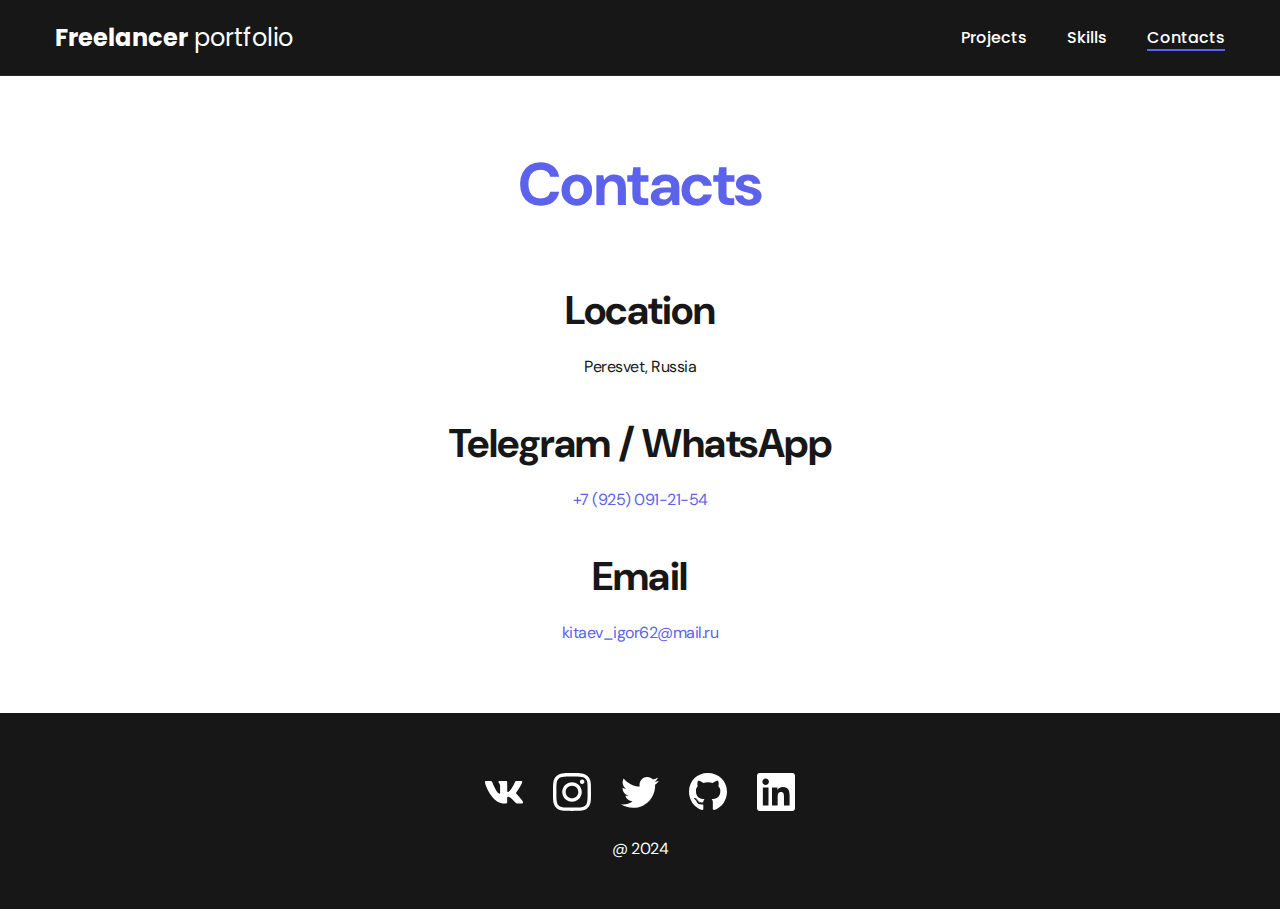
==== contacts.html @ 39fc46a1 "make page contacts" ====
<!DOCTYPE html>
<html lang="en">
  <head>
    <meta charset="UTF-8" />
    <meta name="viewport" content="width=device-width, initial-scale=1.0" />
    <title>Freelancer portfolio</title>
    <link rel="stylesheet" href="./css/main.css" />
  </head>
  <body>
    <nav class="nav">
      <div class="container">
        <div class="nav-row">
          <a href="./index.html" class="logo"
            ><strong>Freelancer</strong> portfolio</a
          >
          <ul class="nav-list">
            <li class="nav-list__item">
              <a href="./index.html" class="nav-list__link"> Projects</a>
            </li>
            <li class="nav-list__item">
              <a href="./skills.html" class="nav-list__link"> Skills</a>
            </li>
            <li class="nav-list__item">
              <a
                href="./contacts.html"
                class="nav-list__link nav-list__link--active"
              >
                Contacts</a
              >
            </li>
          </ul>
        </div>
      </div>
    </nav>

    <main class="section">
      <div class="container">
        <h1 class="title-1">Contacts</h1>
        <ul class="content-List">
          <li class="content-List__title">
            <h2 class="title-2">Location</h2>
            <p>Peresvet, Russia</p>
          </li>
          <li class="content-List__title">
            <h2 class="title-2">Telegram / WhatsApp</h2>
            <p><a href="tel: +79250912154"> +7 (925) 091-21-54</a></p>
          </li>
          <li class="content-List__title">
            <h2 class="title-2">Email</h2>
            <p>
              <a href="mailto:kitaev_igor62@mail.ru">kitaev_igor62@mail.ru</a>
            </p>
          </li>
        </ul>
      </div>
    </main>

    <footer class="footer">
      <div class="container">
        <div class="footer__wrapper">
          <ul class="social">
            <li class="social__item">
              <a href="#!"><img src="./img/icons/vk.svg" alt="Link" /></a>
            </li>
            <li class="social__item">
              <a href="#!"
                ><img src="./img/icons/instagram.svg" alt="Link"
              /></a>
            </li>
            <li class="social__item">
              <a href="#!"><img src="./img/icons/twitter.svg" alt="Link" /></a>
            </li>
            <li class="social__item">
              <a href="#!"><img src="./img/icons/gitHub.svg" alt="Link" /></a>
            </li>
            <li class="social__item">
              <a href="#!"><img src="./img/icons/linkedIn.svg" alt="Link" /></a>
            </li>
          </ul>
          <div class="copyright">
            <p>@ 2024</p>
          </div>
        </div>
      </div>
    </footer>
  </body>
</html>
---- css/main.css ----
@import "./reset.css";
@import url("https://fonts.googleapis.com/css2?family=DM+Sans:opsz,wght@9..40,400;9..40,500;9..40,700&family=Poppins:wght@400;500;700&display=swap");

/*
font-family: 'DM Sans', sans-serif;
font-family: 'Poppins', sans-serif;
*/
/** {
  border: 1px solid red;
}*/

:root {
  --blackpure: #000;
  --black: #171718;
  --black-border: #26292d;
  --white: #fff;
  --purple: #5c62ec;

  --text-color: var(--black);
  --dark-bg: var(--black);
  --dark-border: var(--black-border);
  --header-text: var(--white);
  --accent: var(--purple);
}

html,
body {
  font-family: "DM Sans", sans-serif;
  letter-spacing: -0.5px;
  color: var(--text-color);
  height: 100%;
  display: flex;
  flex-direction: column;
}

.container {
  margin: 0 auto;
  padding: 0 15px;
  max-width: 1200px;
}

.none {
  display: none !important;
}

.section {
  padding: 70px 0;
}
.title-1 {
  margin-bottom: 60px;
  font-size: 60px;
  font-weight: 700;
  line-height: 1.3;
  color: var(--accent);
  text-align: center;
}

.title-2 {
  margin-bottom: 20px;
  font-size: 40px;
  line-height: 1.3;

  font-weight: 700;
}

/*Nav*/
.nav {
  padding: 20px 0;
  border-bottom: 1px solid var(--dark-border);
  background-color: var(--dark-bg);
  color: var(--header-text);
  letter-spacing: normal;
}

.nav-row {
  display: flex;
  justify-content: space-between;
  align-items: center;
  column-gap: 30px;
  row-gap: 20px;
  flex-wrap: wrap;
}

.logo {
  color: var(--header-text);
  font-size: 24px;
  font-family: "Poppins", sans-serif;
}

.logo strong {
  font-weight: 700;
}

.nav-list {
  display: flex;
  align-items: center;
  column-gap: 40px;
  font-size: 16px;
  font-weight: 500;
  font-family: "Poppins", sans-serif;
}

.nav-list__link {
  color: var(--header-text);
  transition: opacity 0.2s ease-in;
}

.nav-list__link:hover {
  opacity: 0.8;
}

.nav-list__link--active {
  position: relative;
}

.nav-list__link--active::before {
  content: "";
  position: absolute;
  left: 0;
  top: 100%;
  display: block;
  height: 2px;
  width: 100%;
  background-color: var(--accent);
}

/* Header */

.header {
  padding: 40px 0;
  min-height: 695px;
  display: flex;
  justify-content: center;
  align-items: center;
  background-color: var(--dark-bg);
  background-image: url("./../img/header-bg.png");
  background-repeat: no-repeat;
  background-size: auto;
  background-position: center center;
  color: var(--header-text);
  text-align: center;
}

.header__wrapper {
  padding: 0 15px;
  max-width: 660px;
}

.header__title {
  margin-bottom: 20px;
  font-size: 40px;
  font-weight: 700;
  line-height: 1.4;
}

.header__title strong {
  font-size: 60px;
  font-weight: 700;
}

.header__title em {
  font-style: normal;
  color: var(--accent);
}

.header__text {
  margin-bottom: 40px;
  font-size: 18px;
  line-height: 1.333;
}

.header__text p + p {
  margin-top: 1em;
}

.btn {
  display: inline-block;
  height: 48px;
  padding: 12px 28px;

  border-radius: 5px;
  background-color: var(--accent);
  color: var(--white);
  letter-spacing: 0.15px;
  font-size: 16px;
  font-weight: 500;

  transition: opacity 0.2s ease-in;
}

.btn:hover {
  opacity: 0.8;
}

.btn:active {
  position: relative;
  top: 1px;
}

/*btn-outline*/

.btn-outline {
  height: 48px;
  padding: 12px 20px;
  border-radius: 5px;

  border: 1px solid var(--blackpure);
  color: var(--blackpure);

  display: flex;
  column-gap: 10px;
  align-items: center;

  transition: opacity 0.2s ease-in;
}

.btn-outline:hover {
  opacity: 0.8;
}

.btn-outline:active {
  position: relative;
  top: 1px;
}

/*General*/

/*Projects*/

.projects {
  display: flex;
  flex-wrap: wrap;
  column-gap: 30px;
  row-gap: 30px;
}

.project {
  max-width: 370px;
  background-color: var(--white);
  box-shadow: 0px 5px 35px rgba(0, 0, 0, 0.25);
  border-radius: 10px;
}

.project__img {
  border-radius: 10px;
}

.project__title {
  padding: 15px 20px 25px;

  font-size: 24px;
  font-weight: 700;
  line-height: 1.3;
  color: var(--text-color);
}

/*Project-details*/

.project-details {
  margin: 0 auto;
  max-width: 865px;

  display: flex;
  flex-direction: column;
  align-items: center;
  text-align: center;
}

.project-details__cover {
  max-width: 100%;
  margin-bottom: 40px;
  box-shadow: 0px 5px 35px rgba(0, 0, 0, 0.25);
  border-radius: 10px;
}

.project-details_desc {
  margin-bottom: 39px;
  font-weight: 700;
  font-size: 24px;
  line-height: 1.3;
}

/*content-List*/

.content-List {
  margin: 0 auto;
  max-width: 570px;
  display: flex;
  flex-direction: column;
  align-items: center;
  row-gap: 40px;
  text-align: center;
}

.content-List a {
  color: var(--accent);
}

.content-List__item {
  font-size: 18px;
  line-height: 1.5;
}

.content-List__item p + p {
  margin-top: 0.5em;
}

/*footer*/

.footer {
  margin-top: auto;
  padding: 60px 0 50px;
  background-color: var(--dark-bg);
  color: var(--header-text);
}

.footer__wrapper {
  display: flex;
  flex-direction: column;
  align-items: center;
  row-gap: 27px;
}

.social {
  display: flex;
  column-gap: 30px;
  align-items: center;
}

.copyright {
  font-size: 16px;
}

.copyright p + p {
  margin-top: 0.5em;
}
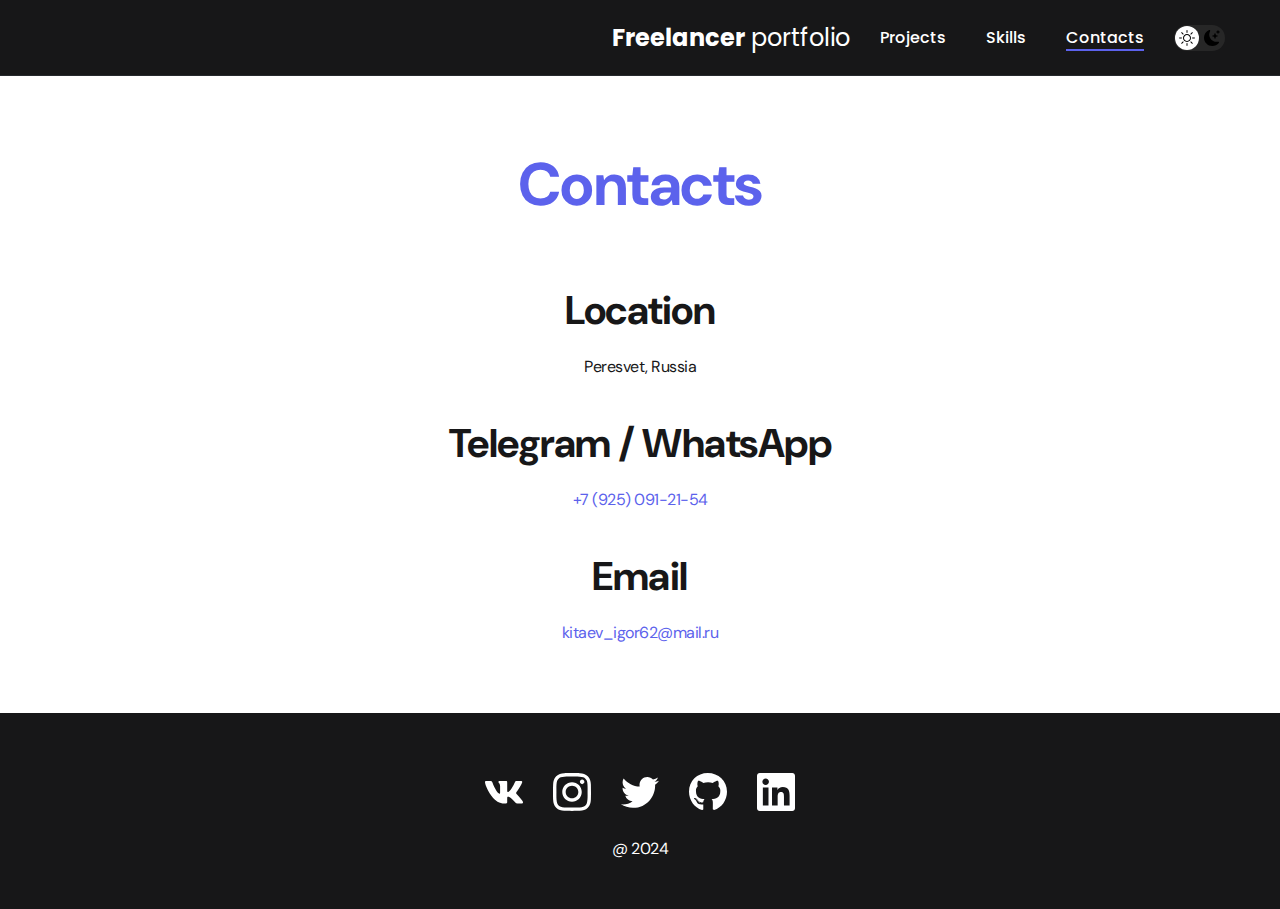
==== commit 2596764c: "add dark mode" ====
--- a/contacts.html
+++ b/contacts.html
@@ -13,6 +13,18 @@
           <a href="./index.html" class="logo"
             ><strong>Freelancer</strong> portfolio</a
           >
+          <button class="dark-mode-btn">
+            <img
+              src="./img/icons/sun.svg"
+              alt="Light_mode"
+              class="dark-mode-btn_item"
+            />
+            <img
+              src="./img/icons/moon.svg"
+              alt="Dark_mode"
+              class="dark-mode-btn_item"
+            />
+          </button>
           <ul class="nav-list">
             <li class="nav-list__item">
               <a href="./index.html" class="nav-list__link"> Projects</a>
@@ -83,5 +95,6 @@
         </div>
       </div>
     </footer>
+    <script src="./js/main.js"></script>
   </body>
 </html>
--- a/css/main.css
+++ b/css/main.css
@@ -74,7 +74,7 @@
 
 .nav-row {
   display: flex;
-  justify-content: space-between;
+  justify-content: flex-end;
   align-items: center;
   column-gap: 30px;
   row-gap: 20px;
@@ -82,6 +82,7 @@
 }
 
 .logo {
+  margin-left: auto;
   color: var(--header-text);
   font-size: 24px;
   font-family: "Poppins", sans-serif;
@@ -93,6 +94,8 @@
 
 .nav-list {
   display: flex;
+  flex-wrap: wrap;
+  row-gap: 10px;
   align-items: center;
   column-gap: 40px;
   font-size: 16px;
@@ -124,6 +127,43 @@
   background-color: var(--accent);
 }
 
+/*Dark-mode-btn*/
+
+.dark-mode-btn {
+  order: 9;
+  position: relative;
+  display: flex;
+  justify-content: space-between;
+  width: 51px;
+  height: 26px;
+  padding: 5px;
+
+  border-radius: 50px;
+  background-color: #272727;
+}
+
+.dark-mode-btn::before {
+  position: absolute;
+  top: 1px;
+  left: 1px;
+  content: "";
+  display: block;
+  width: 24px;
+  height: 24px;
+  border-radius: 50%;
+  background-color: var(--white);
+
+  transition: left 0.2s ease-in;
+}
+
+.dark-mode-btn--active::before {
+  left: 26px;
+}
+.dark-mode-btn_item {
+  position: relative;
+  z-index: 9;
+}
+
 /* Header */
 
 .header {
@@ -229,7 +269,9 @@
 
 .projects {
   display: flex;
+  justify-content: center;
   flex-wrap: wrap;
+
   column-gap: 30px;
   row-gap: 30px;
 }
@@ -334,3 +376,86 @@
 .copyright p + p {
   margin-top: 0.5em;
 }
+
+@media (max-width: 620px) {
+  .header {
+    min-height: unset;
+  }
+
+  .header__title {
+    font-size: 30px;
+  }
+
+  .header__title strong {
+    font-size: 40px;
+  }
+
+  /*Nav*/
+
+  .nav-row {
+    justify-content: space-between;
+  }
+
+  .dark-mode-btn {
+    order: 0;
+  }
+
+  /*General*/
+
+  .section {
+    padding: 40px 0;
+  }
+
+  .title-1 {
+    margin-bottom: 30px;
+    font-size: 40px;
+  }
+
+  .title-2 {
+    margin-bottom: 10px;
+    font-size: 30px;
+  }
+
+  /*Projects*/
+
+  .project__title {
+    font-size: 22px;
+  }
+
+  /*Project-page*/
+
+  .project-details_desc {
+    margin-bottom: 20px;
+    font-size: 22px;
+  }
+
+  /*Content-List*/
+
+  .content-List {
+    row-gap: 20px;
+  }
+
+  .content-List__item {
+    font-size: 16px;
+  }
+
+  /*Footer*/
+
+  .footer {
+    padding: 40px 0 30px;
+  }
+
+  .footer__wrapper {
+    row-gap: 20px;
+  }
+
+  /*Social*/
+
+  .social {
+    column-gap: 20px;
+  }
+
+  .social__item {
+    width: 20px;
+  }
+}
